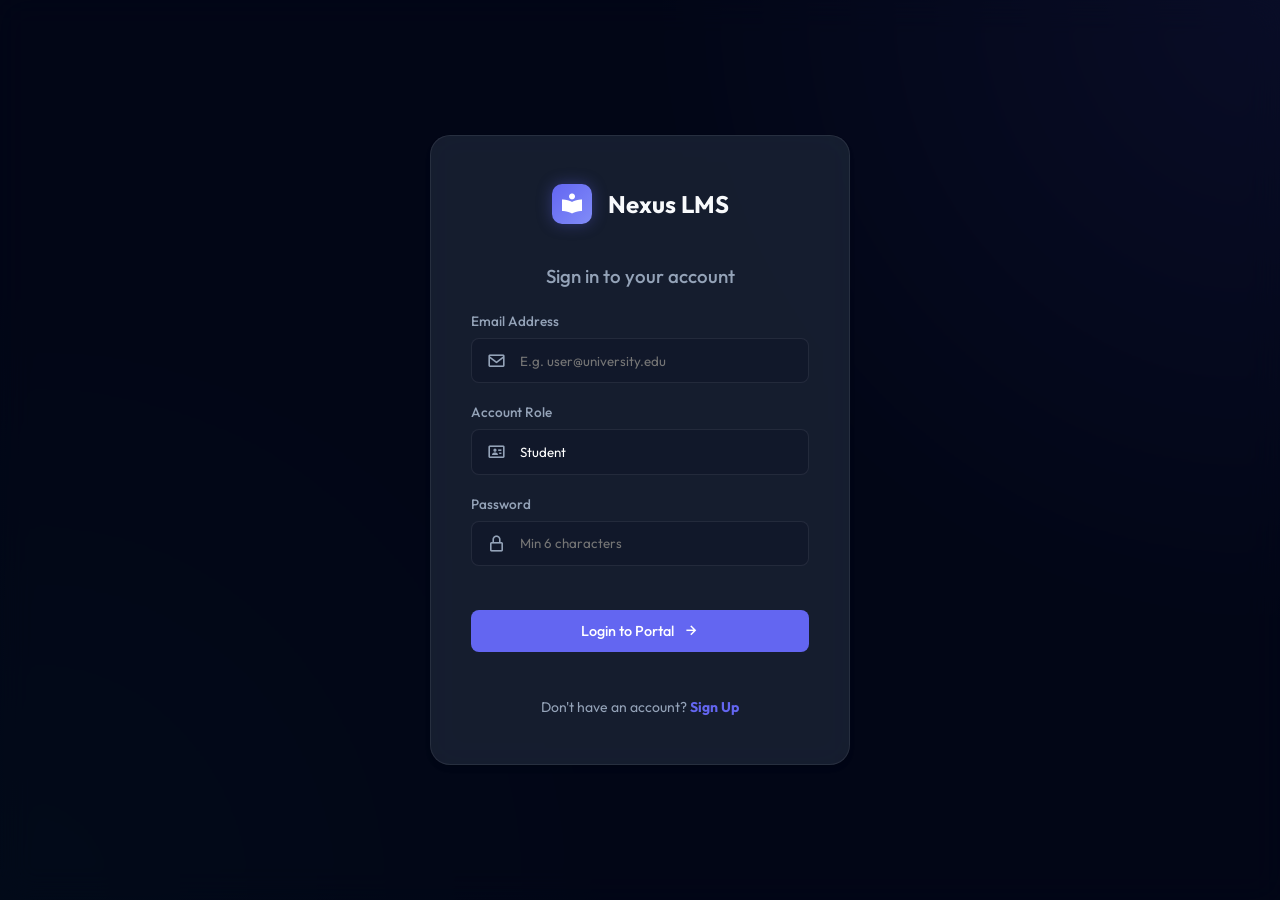
==== index.html @ 481875df "Second commit" ====
<!DOCTYPE html>
<html lang="en">
<head>
    <meta charset="UTF-8">
    <meta name="viewport" content="width=device-width, initial-scale=1.0">
    <title>Nexus - Premium Library Platform</title>
    <!-- Google Fonts -->
    <link rel="preconnect" href="https://fonts.googleapis.com">
    <link rel="preconnect" href="https://fonts.gstatic.com" crossorigin>
    <link href="https://fonts.googleapis.com/css2?family=Outfit:wght@300;400;500;600;700&display=swap" rel="stylesheet">
    <!-- Boxicons -->
    <link href='https://unpkg.com/boxicons@2.1.4/css/boxicons.min.css' rel='stylesheet'>
    <link rel="stylesheet" href="styles.css">
</head>
<body>

    <!-- Login Screen -->
    <div id="login-container" class="login-wrapper fade-in">
        <div class="glass-panel login-box">
            <div class="logo justify-center mb-2">
                <div class="logo-icon"><i class='bx bxs-book-reader'></i></div>
                <span class="text-main text-xl font-bold">Nexus LMS</span>
            </div>
            <h3 class="text-center mb-2 text-muted fw-500" id="auth-title">Sign in to your account</h3>
            <form id="login-form" class="custom-form">
                <div class="form-group">
                    <label>Email Address</label>
                    <div class="input-with-icon">
                        <i class='bx bx-envelope'></i>
                        <input type="email" id="login-email" placeholder="E.g. user@university.edu" required>
                    </div>
                </div>
                <!-- Only required for Sign Up but we show it dynamically -->
                <div class="form-group" id="name-group" style="display: none;">
                    <label>Full Name</label>
                    <div class="input-with-icon">
                        <i class='bx bx-user'></i>
                        <input type="text" id="login-name" placeholder="E.g. Alice Smith">
                    </div>
                </div>
                <div class="form-group">
                    <label>Account Role</label>
                    <div class="input-with-icon">
                        <i class='bx bx-id-card'></i>
                        <select id="login-role" class="styled-select" required>
                            <option value="student">Student</option>
                            <option value="faculty">Faculty</option>
                            <option value="manager">Library Manager</option>
                        </select>
                    </div>
                </div>
                <div class="form-group mb-2">
                    <label>Password</label>
                    <div class="input-with-icon">
                        <i class='bx bx-lock-alt'></i>
                        <input type="password" id="login-password" placeholder="Min 6 characters" required>
                    </div>
                </div>
                <p id="auth-error" class="text-red text-sm text-center" style="display: none;"></p>
                <button type="submit" class="btn btn-primary full-width shadow-glow" id="auth-submit-btn">Login to Portal <i class='bx bx-right-arrow-alt'></i></button>
                
                <div class="text-center mt-2">
                    <span class="text-muted text-sm">
                        <span id="auth-toggle-text">Don't have an account?</span> 
                        <a href="#" id="auth-toggle-link" class="text-blue font-bold" style="text-decoration: none;">Sign Up</a>
                    </span>
                </div>
            </form>
        </div>
    </div>


    <!-- Main Application UI -->
    <div id="app-container" class="app-container" style="display: none;">
        <!-- Sidebar Navigation -->
        <aside class="sidebar glass-panel">
            <div class="logo">
                <div class="logo-icon"><i class='bx bxs-book-reader'></i></div>
                <span>Nexus LMS</span>
            </div>
            <div class="nav-section">MAIN MENU</div>
            <ul class="nav-menu">
                <li class="nav-item active" data-target="dashboard">
                    <i class='bx bx-grid-alt'></i>
                    <span>Dashboard</span>
                </li>
                <li class="nav-item" data-target="books">
                    <i class='bx bx-book'></i>
                    <span>Books Catalog</span>
                </li>
                
                <!-- Only Student & Faculty See This -->
                <li class="nav-item role-member" data-target="my-books" style="display: none;">
                    <i class='bx bx-history'></i>
                    <span>My Borrowed History</span>
                </li>

                <!-- Only Library Manager Sees These -->
                <li class="nav-item role-manager" data-target="members">
                    <i class='bx bx-group'></i>
                    <span>Members Directory</span>
                </li>
                <li class="nav-item role-manager" data-target="transactions">
                    <i class='bx bx-transfer'></i>
                    <span>Issue & Return</span>
                </li>
            </ul>
            
            <div class="nav-section mt-auto">SETTINGS</div>
            <ul class="nav-menu">
                <li class="nav-item" onclick="location.reload()">
                    <i class='bx bx-log-out'></i>
                    <span>Logout</span>
                </li>
            </ul>
        </aside>

        <!-- Main Content Area -->
        <main class="main-content">
            <!-- Top Header -->
            <header class="top-header glass-panel">
                <div class="search-bar">
                    <i class='bx bx-search'></i>
                    <input type="text" placeholder="Search catalog, or enter ISBN...">
                </div>
                <div class="user-profile">
                    <div class="notification-btn">
                        <i class='bx bx-bell'></i>
                        <span class="badge pulse-anim">1</span>
                    </div>
                    <div class="avatar-group">
                        <img id="top-user-avatar" src="https://ui-avatars.com/api/?name=User&background=6366f1&color=fff&rounded=true&bold=true" alt="User" class="avatar">
                        <div class="user-info">
                            <span class="user-name" id="top-user-name">User Name</span>
                            <span class="user-role" id="top-user-role">Role</span>
                        </div>
                    </div>
                </div>
            </header>

            <!-- Dynamic Views Container -->
            <div class="content-wrapper">
                
                <!-- Dashboard Section -->
                <section id="dashboard" class="page-section active fade-in">
                    <div class="section-header">
                        <h2>System Dashboard</h2>
                        <p>Welcome back to your library portal.</p>
                    </div>
                    
                    <!-- LIBRARY MANAGER STATS -->
                    <div id="manager-stats">
                        <div class="stats-grid">
                            <div class="stat-card glass-panel">
                                <div class="stat-icon-wrapper blue">
                                    <i class='bx bx-book-content'></i>
                                </div>
                                <div class="stat-info">
                                    <h3>Total Collection</h3>
                                    <h2 class="counter">12,450</h2>
                                </div>
                            </div>
                            <div class="stat-card glass-panel">
                                <div class="stat-icon-wrapper green">
                                    <i class='bx bx-user-check'></i>
                                </div>
                                <div class="stat-info">
                                    <h3>Active Members</h3>
                                    <h2 class="counter">3,105</h2>
                                </div>
                            </div>
                            <div class="stat-card glass-panel">
                                <div class="stat-icon-wrapper purple">
                                    <i class='bx bx-loader-circle'></i>
                                </div>
                                <div class="stat-info">
                                    <h3>Books Issued</h3>
                                    <h2 class="counter">421</h2>
                                </div>
                            </div>
                            <div class="stat-card glass-panel border-warning">
                                <div class="stat-icon-wrapper red">
                                    <i class='bx bx-error'></i>
                                </div>
                                <div class="stat-info">
                                    <h3>Overdue Fines</h3>
                                    <h2>$145.50</h2>
                                </div>
                            </div>
                        </div>

                        <!-- Recent Activity Table -->
                        <div class="recent-activity glass-panel mt-2">
                            <div class="table-header">
                                <h3>Recent System Transactions</h3>
                                <button class="btn btn-outline text-sm">View All</button>
                            </div>
                            <div class="table-responsive">
                                <table class="data-table">
                                    <thead>
                                        <tr>
                                            <th>ID</th>
                                            <th>Book Details</th>
                                            <th>Borrower</th>
                                            <th>Date</th>
                                            <th>Status</th>
                                        </tr>
                                    </thead>
                                    <tbody>
                                        <tr>
                                            <td><span class="text-muted">#TX1440</span></td>
                                            <td><strong>The Martian</strong><br><span class="text-xs text-muted">Andy Weir</span></td>
                                            <td>Alice Smith</td>
                                            <td>Today, 10:45 AM</td>
                                            <td><span class="status-badge bg-blue">Issued</span></td>
                                        </tr>
                                        <tr>
                                            <td><span class="text-muted">#TX1439</span></td>
                                            <td><strong>Dune</strong><br><span class="text-xs text-muted">Frank Herbert</span></td>
                                            <td>Bob Johnson</td>
                                            <td>Today, 09:15 AM</td>
                                            <td><span class="status-badge bg-green">Returned</span></td>
                                        </tr>
                                        <tr>
                                            <td><span class="text-muted">#TX1402</span></td>
                                            <td><strong>Clean Code</strong><br><span class="text-xs text-muted">Robert C. Martin</span></td>
                                            <td>Charlie Davis</td>
                                            <td>Oct 10, 2023</td>
                                            <td><span class="status-badge bg-red">Overdue</span></td>
                                        </tr>
                                    </tbody>
                                </table>
                            </div>
                        </div>
                    </div>

                    <!-- STUDENT/FACULTY STATS -->
                    <div id="member-stats" style="display: none;">
                        <div class="stats-grid">
                            <div class="stat-card glass-panel">
                                <div class="stat-icon-wrapper blue">
                                    <i class='bx bx-book-reader'></i>
                                </div>
                                <div class="stat-info">
                                    <h3>Currently Borrowed</h3>
                                    <h2 class="counter">1 Book</h2>
                                </div>
                            </div>
                            <div class="stat-card glass-panel border-warning">
                                <div class="stat-icon-wrapper red">
                                    <i class='bx bx-error'></i>
                                </div>
                                <div class="stat-info">
                                    <h3>Pending Fines</h3>
                                    <h2>$0.00</h2>
                                </div>
                            </div>
                            <div class="stat-card glass-panel" style="grid-column: span 2;">
                                <div class="stat-info p-2">
                                    <h3 class="text-xl text-main font-bold">Welcome to Nexus LMS</h3>
                                    <p class="text-muted mt-2" style="font-size: 0.9rem;">
                                        Use the sidebar navigation to browse the book catalog. You can instantly reserve books online, and then collect them physically by showing your Campus ID at the checkout desk within 48 hours.
                                    </p>
                                </div>
                            </div>
                        </div>
                    </div>
                </section>

                <!-- Books Catalog Section -->
                <section id="books" class="page-section fade-in">
                    <div class="section-header flex-between">
                        <div>
                            <h2>Books Catalog</h2>
                            <p>Search library titles and monitor stock availability.</p>
                        </div>
                        <!-- Only Managers see Add New Book -->
                        <button class="btn btn-primary shadow-glow role-manager"><i class='bx bx-plus'></i> Add Title</button>
                    </div>
                    
                    <div class="glass-panel p-0">
                        <div class="table-responsive">
                            <table class="data-table" id="books-table">
                                <thead>
                                    <tr>
                                        <th>Book ID</th>
                                        <th>Title & Author</th>
                                        <th>Category</th>
                                        <th>Stock</th>
                                        <th>Status</th>
                                        <th>Actions</th>
                                    </tr>
                                </thead>
                                <tbody id="books-tbody">
                                    <!-- Injected via JS -->
                                </tbody>
                            </table>
                        </div>
                    </div>
                </section>
                
                <!-- My Borrowed History Section (Student/Faculty) -->
                <section id="my-books" class="page-section fade-in">
                    <div class="section-header">
                        <h2>My Borrowed History</h2>
                        <p>Track your active loans and past reading history.</p>
                    </div>
                    
                    <div class="glass-panel p-0">
                        <div class="table-responsive">
                            <table class="data-table">
                                <thead>
                                    <tr>
                                        <th>Book ID</th>
                                        <th>Title & Author</th>
                                        <th>Borrow Date</th>
                                        <th>Due Date</th>
                                        <th>Status</th>
                                    </tr>
                                </thead>
                                <tbody id="my-books-tbody">
                                    <!-- Injected via JS -->
                                </tbody>
                            </table>
                        </div>
                    </div>
                </section>

                <!-- Members Section (Manager Only) -->
                <section id="members" class="page-section fade-in">
                    <div class="section-header flex-between">
                        <div>
                            <h2>Member Directory</h2>
                            <p>Manage library users and monitor borrowing privileges.</p>
                        </div>
                        <button class="btn btn-primary shadow-glow"><i class='bx bx-user-plus'></i> New Member</button>
                    </div>
                    
                    <div class="glass-panel p-0">
                        <div class="table-responsive">
                            <table class="data-table" id="members-table">
                                <thead>
                                    <tr>
                                        <th>Member ID</th>
                                        <th>Profile</th>
                                        <th>Role</th>
                                        <th>Active Loans</th>
                                        <th>Status</th>
                                        <th>Actions</th>
                                    </tr>
                                </thead>
                                <tbody id="members-tbody">
                                    <!-- Injected via JS -->
                                </tbody>
                            </table>
                        </div>
                    </div>
                </section>

                <!-- Transactions Section (Manager Only) -->
                <section id="transactions" class="page-section fade-in">
                    <div class="section-header">
                        <h2>Issue & Return Operations</h2>
                        <p>Process desk checkouts, handle returns, and automatically compute fines.</p>
                    </div>
                    
                    <div class="transaction-grid">
                        <!-- Issue Card -->
                        <div class="glass-panel form-card">
                            <div class="card-title text-blue"><i class='bx bx-upload'></i> Issue a Book</div>
                            <form class="custom-form" id="issue-form">
                                <div class="form-group">
                                    <label>Library Member ID</label>
                                    <div class="input-with-icon">
                                        <i class='bx bx-user'></i>
                                        <input type="text" placeholder="Scan or enter user ID..." required>
                                    </div>
                                </div>
                                <div class="form-group">
                                    <label>Book Barcode / ISBN</label>
                                    <div class="input-with-icon">
                                        <i class='bx bx-barcode'></i>
                                        <input type="text" placeholder="Scan book barcode..." required>
                                    </div>
                                </div>
                                <div class="form-group">
                                    <label>Due Date</label>
                                    <div class="input-with-icon">
                                        <i class='bx bx-calendar'></i>
                                        <input type="date" required id="due-date-input">
                                    </div>
                                </div>
                                <button type="button" class="btn btn-primary full-width shadow-glow" onclick="alert('Book Issued successfully!')">Complete Issue</button>
                            </form>
                        </div>
                        
                        <!-- Return Card -->
                        <div class="glass-panel form-card">
                            <div class="card-title text-green"><i class='bx bx-download'></i> Process Return</div>
                            <form class="custom-form" id="return-form">
                                <div class="form-group">
                                    <label>Book Barcode / ISBN</label>
                                    <div class="input-with-icon">
                                        <i class='bx bx-barcode-reader'></i>
                                        <input type="text" placeholder="Scan book to return..." required>
                                    </div>
                                </div>
                                
                                <div class="fine-calculator glass-panel-inner">
                                    <div class="fine-row">
                                        <span class="text-muted"><i class='bx bx-info-circle'></i> Overdue Status</span>
                                        <span class="status-badge bg-gray">Not Checked</span>
                                    </div>
                                    <div class="fine-divider"></div>
                                    <div class="fine-row">
                                        <span>Estimated Fine</span>
                                        <span class="fine-amount text-green">$0.00</span>
                                    </div>
                                </div>
                                
                                <button type="button" class="btn btn-success full-width shadow-glow" onclick="alert('Book Returned successfully!')">Confirm Return</button>
                            </form>
                        </div>
                    </div>
                </section>

            </div>
        </main>
    </div>
    <script src="app.js"></script>
</body>
</html>
---- styles.css ----
/* =========================================
   NEXUS LMS - Modern Stylesheet (Vanilla CSS)
   ========================================= */

   :root {
    /* Color Palette - Dark Premium */
    --bg-base: #020617; /* Slate 950 */
    --bg-surface: #0f172a; /* Slate 900 */
    --bg-glass: rgba(30, 41, 59, 0.7); /* Slate 800 transparent */
    --bg-glass-hover: rgba(51, 65, 85, 0.8);
    
    /* Accents */
    --primary: #6366f1; /* Indigo 500 */
    --primary-hover: #4f46e5;
    --success: #10b981; /* Emerald 500 */
    --warning: #f59e0b; /* Amber 500 */
    --danger: #ef4444; /* Red 500 */
    
    /* Text */
    --text-main: #f8fafc; /* Slate 50 */
    --text-muted: #94a3b8; /* Slate 400 */
    
    /* Borders & Shadows */
    --border-glass: rgba(255, 255, 255, 0.08);
    --shadow-soft: 0 4px 6px -1px rgba(0, 0, 0, 0.1), 0 2px 4px -1px rgba(0, 0, 0, 0.06);
    --shadow-glow: 0 0 15px rgba(99, 102, 241, 0.35);
    
    /* Measurements */
    --sidebar-width: 280px;
    --header-height: 80px;
    --radius-md: 12px;
    --radius-lg: 20px;
}

* {
    margin: 0;
    padding: 0;
    box-sizing: border-box;
    font-family: 'Outfit', sans-serif;
}

body {
    background-color: var(--bg-base);
    color: var(--text-main);
    overflow-x: hidden;
    /* Subtle radial gradient background */
    background-image: radial-gradient(circle at top right, rgba(99, 102, 241, 0.15), transparent 40%),
                      radial-gradient(circle at bottom left, rgba(16, 185, 129, 0.05), transparent 40%);
    background-attachment: fixed;
}

/* ================== LOGIN CONTAINER ================== */
.login-wrapper {
    position: fixed;
    top: 0; left: 0; width: 100vw; height: 100vh;
    display: flex;
    align-items: center;
    justify-content: center;
    z-index: 1000;
    backdrop-filter: blur(16px);
    -webkit-backdrop-filter: blur(16px);
    background: rgba(2, 6, 23, 0.5);
}

.login-box {
    width: 420px;
    padding: 3rem 2.5rem;
    box-shadow: 0 25px 50px -12px rgba(0, 0, 0, 0.5), var(--shadow-glow);
}

.styled-select {
    width: 100%;
    background: rgba(15, 23, 42, 0.6);
    border: 1px solid var(--border-glass);
    color: #fff;
    padding: 0.85rem 1rem 0.85rem 3rem;
    border-radius: 8px;
    outline: none;
    transition: 0.3s;
    font-family: 'Outfit', sans-serif;
    appearance: none;
    -webkit-appearance: none;
    cursor: pointer;
}
.styled-select:focus { border-color: var(--primary); box-shadow: 0 0 0 2px rgba(99, 102, 241, 0.2); }
.styled-select option { background: var(--bg-surface); color: white; padding: 10px; }

/* ================== UTILITIES ================== */
.glass-panel {
    background: var(--bg-glass);
    backdrop-filter: blur(16px);
    -webkit-backdrop-filter: blur(16px);
    border: 1px solid var(--border-glass);
    border-radius: var(--radius-lg);
    box-shadow: var(--shadow-soft);
}

.glass-panel-inner {
    background: rgba(15, 23, 42, 0.6);
    border-radius: var(--radius-md);
    padding: 1rem;
    border: 1px solid rgba(0, 0, 0, 0.2);
}

.app-container { min-height: 100vh; }
.flex-between { display: flex; justify-content: space-between; align-items: center; }
.justify-center { display: flex; justify-content: center; align-items: center; }

.font-bold { font-weight: 700; }
.fw-500 { font-weight: 500; }
.text-center { text-align: center; }
.text-xl { font-size: 1.5rem; }
.text-main { color: var(--text-main); }
.text-muted { color: var(--text-muted); }
.text-xs { font-size: 0.75rem; }
.text-sm { font-size: 0.875rem; }
.text-blue { color: var(--primary); }
.text-green { color: var(--success); }
.text-red { color: var(--danger); }
.mb-2 { margin-bottom: 1.5rem; }
.mt-2 { margin-top: 1.5rem; }
.mt-auto { margin-top: auto; }
.p-0 { padding: 0 !important; }
.p-2 { padding: 1.5rem; }


/* ================== BUTTONS ================== */
.btn {
    padding: 0.75rem 1.5rem;
    border: none;
    border-radius: 8px;
    font-weight: 500;
    cursor: pointer;
    transition: all 0.3s ease;
    display: flex;
    align-items: center;
    gap: 0.5rem;
    font-size: 0.9rem;
}

.btn i { font-size: 1.1rem; }

.btn-primary {
    background: var(--primary);
    color: #fff;
}
.btn-primary:hover {
    background: var(--primary-hover);
    transform: translateY(-2px);
}

.btn-success {
    background: var(--success);
    color: #fff;
}
.btn-success:hover {
    background: #059669;
    transform: translateY(-2px);
}

.btn-outline {
    background: transparent;
    border: 1px solid var(--border-glass);
    color: var(--text-main);
}
.btn-outline:hover {
    background: rgba(255, 255, 255, 0.05);
}
.btn-outline:disabled { opacity: 0.5; cursor: not-allowed; }

.btn-icon {
    background: transparent;
    border: none;
    color: var(--text-muted);
    cursor: pointer;
    padding: 0.5rem;
    border-radius: 50%;
    transition: 0.2s;
}
.btn-icon:hover {
    background: rgba(255, 255, 255, 0.1);
    color: var(--text-main);
}
.btn-icon.text-red:hover { color: var(--danger); }

.full-width { width: 100%; justify-content: center; }
.shadow-glow:hover { box-shadow: var(--shadow-glow); }

/* ================== SIDEBAR ================== */
.sidebar {
    width: var(--sidebar-width);
    position: fixed;
    height: calc(100vh - 2rem);
    margin: 1rem;
    display: flex;
    flex-direction: column;
    padding: 1.5rem 1rem;
    z-index: 10;
}

.logo {
    display: flex;
    align-items: center;
    gap: 1rem;
    font-size: 1.5rem;
    font-weight: 700;
    color: #fff;
    margin-bottom: 2.5rem;
    padding: 0 0.5rem;
}

.logo-icon {
    background: linear-gradient(135deg, var(--primary), #818cf8);
    width: 40px;
    height: 40px;
    border-radius: 10px;
    display: flex;
    align-items: center;
    justify-content: center;
    box-shadow: var(--shadow-glow);
}

.nav-section {
    font-size: 0.75rem;
    font-weight: 600;
    color: var(--text-muted);
    letter-spacing: 0.05em;
    margin-bottom: 0.75rem;
    padding: 0 1rem;
}

.nav-menu {
    list-style: none;
    margin-bottom: 2rem;
}

.nav-item {
    display: flex;
    align-items: center;
    gap: 1rem;
    padding: 0.85rem 1rem;
    margin-bottom: 0.5rem;
    border-radius: 10px;
    cursor: pointer;
    color: var(--text-muted);
    font-weight: 500;
    transition: all 0.3s ease;
}

.nav-item i {
    font-size: 1.25rem;
    transition: 0.3s ease;
}

.nav-item:hover {
    background: var(--bg-glass-hover);
    color: var(--text-main);
}
.nav-item:hover i { transform: scale(1.1); }

.nav-item.active {
    background: rgba(99, 102, 241, 0.15);
    color: var(--primary);
    border-right: 3px solid var(--primary);
}

/* ================== MAIN CONTENT ================== */
.main-content {
    flex: 1;
    margin-left: calc(var(--sidebar-width) + 2rem);
    padding: 1rem 2rem 1rem 0;
    display: flex;
    flex-direction: column;
}

/* Header */
.top-header {
    height: var(--header-height);
    display: flex;
    justify-content: space-between;
    align-items: center;
    padding: 0 2rem;
    margin-bottom: 2rem;
}

.search-bar {
    display: flex;
    align-items: center;
    background: rgba(15, 23, 42, 0.5);
    border: 1px solid var(--border-glass);
    border-radius: 20px;
    padding: 0.5rem 1.25rem;
    width: 400px;
    transition: 0.3s ease;
}
.search-bar:focus-within {
    border-color: var(--primary);
    box-shadow: 0 0 0 2px rgba(99, 102, 241, 0.2);
}

.search-bar i { color: var(--text-muted); font-size: 1.2rem; }
.search-bar input {
    background: transparent;
    border: none;
    color: var(--text-main);
    padding: 0.5rem 1rem;
    width: 100%;
    outline: none;
}

.user-profile { display: flex; align-items: center; gap: 2rem; }

.notification-btn {
    position: relative;
    cursor: pointer;
    font-size: 1.5rem;
    color: var(--text-muted);
    transition: 0.3s;
}
.notification-btn:hover { color: var(--text-main); }
.badge {
    position: absolute;
    top: -2px;
    right: -4px;
    background: var(--primary);
    color: #fff;
    font-size: 0.65rem;
    font-weight: 700;
    height: 16px;
    width: 16px;
    border-radius: 50%;
    display: flex;
    align-items: center;
    justify-content: center;
}

.avatar-group { display: flex; align-items: center; gap: 1rem; cursor: pointer; }
.avatar { width: 44px; height: 44px; border-radius: 50%; border: 2px solid var(--border-glass); object-fit: cover; }
.user-info { display: flex; flex-direction: column; }
.user-name { font-weight: 600; font-size: 0.95rem; }
.user-role { font-size: 0.75rem; color: var(--text-muted); }

/* Page Sections */
.content-wrapper { flex: 1; }
.page-section { display: none; }
.page-section.active { display: block; }
.fade-in { animation: fadeIn 0.4s ease forwards; }

@keyframes fadeIn {
    from { opacity: 0; transform: translateY(10px); }
    to { opacity: 1; transform: translateY(0); }
}

.section-header { margin-bottom: 2rem; }
.section-header h2 { font-size: 1.75rem; font-weight: 600; margin-bottom: 0.25rem; }
.section-header p { color: var(--text-muted); font-size: 0.95rem; }

/* Dashboard Stats */
.stats-grid {
    display: grid;
    grid-template-columns: repeat(auto-fit, minmax(240px, 1fr));
    gap: 1.5rem;
    margin-bottom: 2rem;
}

.stat-card {
    padding: 1.5rem;
    display: flex;
    align-items: center;
    gap: 1.25rem;
    transition: transform 0.3s;
}
.stat-card:hover { transform: translateY(-5px); }

.border-warning { border-left: 3px solid var(--warning); }

.stat-icon-wrapper {
    width: 60px;
    height: 60px;
    border-radius: 15px;
    display: flex;
    align-items: center;
    justify-content: center;
    font-size: 1.75rem;
}
.stat-icon-wrapper.blue { background: rgba(99, 102, 241, 0.15); color: var(--primary); }
.stat-icon-wrapper.green { background: rgba(16, 185, 129, 0.15); color: var(--success); }
.stat-icon-wrapper.purple { background: rgba(168, 85, 247, 0.15); color: #a855f7; }
.stat-icon-wrapper.red { background: rgba(239, 68, 68, 0.15); color: var(--danger); }

.stat-info h3 { font-size: 0.85rem; color: var(--text-muted); font-weight: 500; margin-bottom: 0.25rem; }
.stat-info h2 { font-size: 1.75rem; font-weight: 700; color: var(--text-main); }

/* Tables */
.table-responsive { width: 100%; overflow-x: auto; padding: 0.5rem; }
.table-header { padding: 1.5rem 1.5rem 0.5rem; display: flex; justify-content: space-between; align-items: center; }

.data-table {
    width: 100%;
    border-collapse: collapse;
    text-align: left;
}
.data-table th {
    padding: 1rem 1.5rem;
    color: var(--text-muted);
    font-weight: 600;
    font-size: 0.85rem;
    text-transform: uppercase;
    letter-spacing: 0.05em;
    border-bottom: 1px solid var(--border-glass);
}
.data-table td {
    padding: 1rem 1.5rem;
    border-bottom: 1px solid rgba(255, 255, 255, 0.03);
    font-size: 0.95rem;
    vertical-align: middle;
}
.data-table tr:hover td { background: rgba(255, 255, 255, 0.02); }

/* Badges */
.status-badge {
    padding: 0.35rem 0.75rem;
    border-radius: 20px;
    font-size: 0.75rem;
    font-weight: 600;
    text-transform: uppercase;
}
.bg-blue { background: rgba(99, 102, 241, 0.15); color: #818cf8; border: 1px solid rgba(99, 102, 241, 0.3); }
.bg-green { background: rgba(16, 185, 129, 0.15); color: #34d399; border: 1px solid rgba(16, 185, 129, 0.3); }
.bg-red { background: rgba(239, 68, 68, 0.15); color: #f87171; border: 1px solid rgba(239, 68, 68, 0.3); }
.bg-gray { background: rgba(148, 163, 184, 0.15); color: #cbd5e1; border: 1px solid rgba(148, 163, 184, 0.3); }

/* Forms & Transactions */
.transaction-grid {
    display: grid;
    grid-template-columns: repeat(auto-fit, minmax(400px, 1fr));
    gap: 2rem;
}

.form-card { padding: 2rem; }
.card-title { font-size: 1.25rem; font-weight: 600; margin-bottom: 1.5rem; display: flex; align-items: center; gap: 0.5rem; }

.custom-form { display: flex; flex-direction: column; gap: 1.25rem; }
.form-group label { display: block; font-size: 0.85rem; color: var(--text-muted); margin-bottom: 0.5rem; font-weight: 500;}

.input-with-icon {
    position: relative;
    display: flex;
    align-items: center;
}
.input-with-icon i { position: absolute; left: 1rem; color: var(--text-muted); font-size: 1.2rem; }
.input-with-icon input {
    width: 100%;
    background: rgba(15, 23, 42, 0.6);
    border: 1px solid var(--border-glass);
    color: #fff;
    padding: 0.85rem 1rem 0.85rem 3rem;
    border-radius: 8px;
    outline: none;
    transition: 0.3s;
    font-family: 'Outfit', sans-serif;
}
.input-with-icon input:focus { border-color: var(--primary); box-shadow: 0 0 0 2px rgba(99, 102, 241, 0.2); }
.input-with-icon input[type="date"]::-webkit-calendar-picker-indicator { filter: invert(1); cursor: pointer; }

.fine-row { display: flex; justify-content: space-between; align-items: center; font-size: 0.95rem; font-weight: 500; }
.fine-divider { height: 1px; background: var(--border-glass); margin: 0.75rem 0; }
.fine-amount { font-size: 1.25rem; font-weight: 700; }

/* Micro-animations */
@keyframes pulse {
    0% { transform: scale(1); }
    50% { transform: scale(1.1); }
    100% { transform: scale(1); }
}
.pulse-anim { animation: pulse 2s infinite; }

/* Responsive adjustments */
@media (max-width: 1024px) {
    .transaction-grid { grid-template-columns: 1fr; }
}
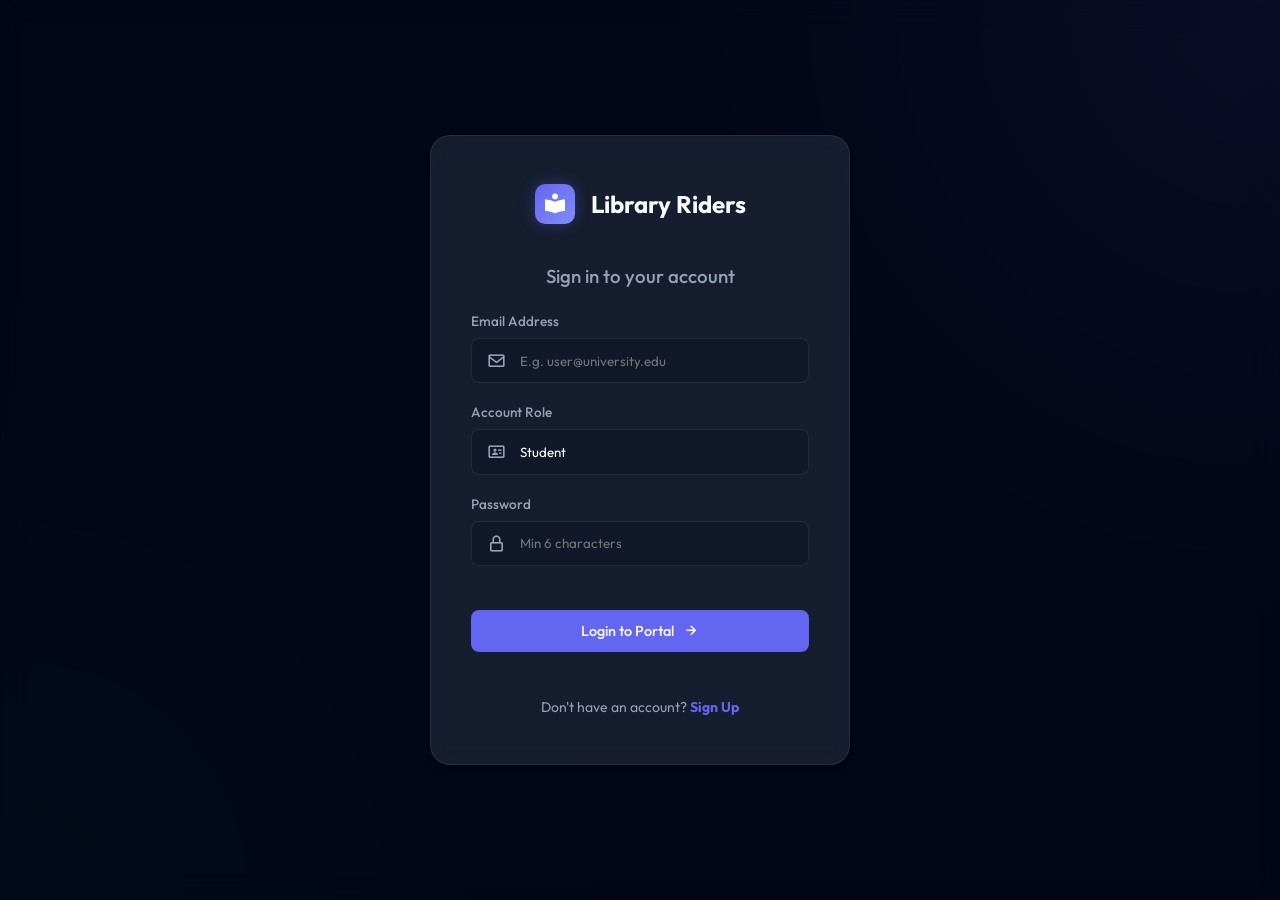
==== commit 57fea291: "commit 3" ====
--- a/index.html
+++ b/index.html
@@ -1,5 +1,6 @@
 <!DOCTYPE html>
 <html lang="en">
+
 <head>
     <meta charset="UTF-8">
     <meta name="viewport" content="width=device-width, initial-scale=1.0">
@@ -12,6 +13,7 @@
     <link href='https://unpkg.com/boxicons@2.1.4/css/boxicons.min.css' rel='stylesheet'>
     <link rel="stylesheet" href="styles.css">
 </head>
+
 <body>
 
     <!-- Login Screen -->
@@ -19,7 +21,7 @@
         <div class="glass-panel login-box">
             <div class="logo justify-center mb-2">
                 <div class="logo-icon"><i class='bx bxs-book-reader'></i></div>
-                <span class="text-main text-xl font-bold">Nexus LMS</span>
+                <span class="text-main text-xl font-bold">Library Riders</span>
             </div>
             <h3 class="text-center mb-2 text-muted fw-500" id="auth-title">Sign in to your account</h3>
             <form id="login-form" class="custom-form">
@@ -57,12 +59,14 @@
                     </div>
                 </div>
                 <p id="auth-error" class="text-red text-sm text-center" style="display: none;"></p>
-                <button type="submit" class="btn btn-primary full-width shadow-glow" id="auth-submit-btn">Login to Portal <i class='bx bx-right-arrow-alt'></i></button>
-                
+                <button type="submit" class="btn btn-primary full-width shadow-glow" id="auth-submit-btn">Login to
+                    Portal <i class='bx bx-right-arrow-alt'></i></button>
+
                 <div class="text-center mt-2">
                     <span class="text-muted text-sm">
-                        <span id="auth-toggle-text">Don't have an account?</span> 
-                        <a href="#" id="auth-toggle-link" class="text-blue font-bold" style="text-decoration: none;">Sign Up</a>
+                        <span id="auth-toggle-text">Don't have an account?</span>
+                        <a href="#" id="auth-toggle-link" class="text-blue font-bold"
+                            style="text-decoration: none;">Sign Up</a>
                     </span>
                 </div>
             </form>
@@ -88,7 +92,7 @@
                     <i class='bx bx-book'></i>
                     <span>Books Catalog</span>
                 </li>
-                
+
                 <!-- Only Student & Faculty See This -->
                 <li class="nav-item role-member" data-target="my-books" style="display: none;">
                     <i class='bx bx-history'></i>
@@ -105,7 +109,7 @@
                     <span>Issue & Return</span>
                 </li>
             </ul>
-            
+
             <div class="nav-section mt-auto">SETTINGS</div>
             <ul class="nav-menu">
                 <li class="nav-item" onclick="location.reload()">
@@ -124,12 +128,23 @@
                     <input type="text" placeholder="Search catalog, or enter ISBN...">
                 </div>
                 <div class="user-profile">
-                    <div class="notification-btn">
+                    <div class="notification-btn" id="notification-btn" style="position: relative;">
                         <i class='bx bx-bell'></i>
-                        <span class="badge pulse-anim">1</span>
+                        <span class="badge pulse-anim" id="notification-badge" style="display: none;">0</span>
+                        
+                        <!-- Notifications Dropdown -->
+                        <div id="notification-dropdown" class="glass-panel" style="display: none; position: absolute; top: 120%; right: -10px; width: 300px; padding: 1rem; z-index: 100;">
+                            <h4 style="margin-bottom: 0.5rem; padding-bottom: 0.5rem; border-bottom: 1px solid var(--border-glass);">Notifications</h4>
+                            <div id="notification-list" style="max-height: 250px; overflow-y: auto;">
+                                <!-- Notifications will be injected here -->
+                                <p class="text-sm text-muted text-center py-2" id="no-notifications-msg">No new notifications</p>
+                            </div>
+                        </div>
                     </div>
                     <div class="avatar-group">
-                        <img id="top-user-avatar" src="https://ui-avatars.com/api/?name=User&background=6366f1&color=fff&rounded=true&bold=true" alt="User" class="avatar">
+                        <img id="top-user-avatar"
+                            src="https://ui-avatars.com/api/?name=User&background=6366f1&color=fff&rounded=true&bold=true"
+                            alt="User" class="avatar">
                         <div class="user-info">
                             <span class="user-name" id="top-user-name">User Name</span>
                             <span class="user-role" id="top-user-role">Role</span>
@@ -140,14 +155,14 @@
 
             <!-- Dynamic Views Container -->
             <div class="content-wrapper">
-                
+
                 <!-- Dashboard Section -->
                 <section id="dashboard" class="page-section active fade-in">
                     <div class="section-header">
                         <h2>System Dashboard</h2>
                         <p>Welcome back to your library portal.</p>
                     </div>
-                    
+
                     <!-- LIBRARY MANAGER STATS -->
                     <div id="manager-stats">
                         <div class="stats-grid">
@@ -209,21 +224,24 @@
                                     <tbody>
                                         <tr>
                                             <td><span class="text-muted">#TX1440</span></td>
-                                            <td><strong>The Martian</strong><br><span class="text-xs text-muted">Andy Weir</span></td>
+                                            <td><strong>The Martian</strong><br><span class="text-xs text-muted">Andy
+                                                    Weir</span></td>
                                             <td>Alice Smith</td>
                                             <td>Today, 10:45 AM</td>
                                             <td><span class="status-badge bg-blue">Issued</span></td>
                                         </tr>
                                         <tr>
                                             <td><span class="text-muted">#TX1439</span></td>
-                                            <td><strong>Dune</strong><br><span class="text-xs text-muted">Frank Herbert</span></td>
+                                            <td><strong>Dune</strong><br><span class="text-xs text-muted">Frank
+                                                    Herbert</span></td>
                                             <td>Bob Johnson</td>
                                             <td>Today, 09:15 AM</td>
                                             <td><span class="status-badge bg-green">Returned</span></td>
                                         </tr>
                                         <tr>
                                             <td><span class="text-muted">#TX1402</span></td>
-                                            <td><strong>Clean Code</strong><br><span class="text-xs text-muted">Robert C. Martin</span></td>
+                                            <td><strong>Clean Code</strong><br><span class="text-xs text-muted">Robert
+                                                    C. Martin</span></td>
                                             <td>Charlie Davis</td>
                                             <td>Oct 10, 2023</td>
                                             <td><span class="status-badge bg-red">Overdue</span></td>
@@ -259,7 +277,9 @@
                                 <div class="stat-info p-2">
                                     <h3 class="text-xl text-main font-bold">Welcome to Nexus LMS</h3>
                                     <p class="text-muted mt-2" style="font-size: 0.9rem;">
-                                        Use the sidebar navigation to browse the book catalog. You can instantly reserve books online, and then collect them physically by showing your Campus ID at the checkout desk within 48 hours.
+                                        Use the sidebar navigation to browse the book catalog. You can instantly reserve
+                                        books online, and then collect them physically by showing your Campus ID at the
+                                        checkout desk within 48 hours.
                                     </p>
                                 </div>
                             </div>
@@ -275,9 +295,10 @@
                             <p>Search library titles and monitor stock availability.</p>
                         </div>
                         <!-- Only Managers see Add New Book -->
-                        <button class="btn btn-primary shadow-glow role-manager"><i class='bx bx-plus'></i> Add Title</button>
-                    </div>
-                    
+                        <button class="btn btn-primary shadow-glow role-manager"><i class='bx bx-plus'></i> Add
+                            Title</button>
+                    </div>
+
                     <div class="glass-panel p-0">
                         <div class="table-responsive">
                             <table class="data-table" id="books-table">
@@ -298,14 +319,14 @@
                         </div>
                     </div>
                 </section>
-                
+
                 <!-- My Borrowed History Section (Student/Faculty) -->
                 <section id="my-books" class="page-section fade-in">
                     <div class="section-header">
                         <h2>My Borrowed History</h2>
                         <p>Track your active loans and past reading history.</p>
                     </div>
-                    
+
                     <div class="glass-panel p-0">
                         <div class="table-responsive">
                             <table class="data-table">
@@ -316,6 +337,7 @@
                                         <th>Borrow Date</th>
                                         <th>Due Date</th>
                                         <th>Status</th>
+                                        <th>Actions</th>
                                     </tr>
                                 </thead>
                                 <tbody id="my-books-tbody">
@@ -335,7 +357,7 @@
                         </div>
                         <button class="btn btn-primary shadow-glow"><i class='bx bx-user-plus'></i> New Member</button>
                     </div>
-                    
+
                     <div class="glass-panel p-0">
                         <div class="table-responsive">
                             <table class="data-table" id="members-table">
@@ -363,7 +385,7 @@
                         <h2>Issue & Return Operations</h2>
                         <p>Process desk checkouts, handle returns, and automatically compute fines.</p>
                     </div>
-                    
+
                     <div class="transaction-grid">
                         <!-- Issue Card -->
                         <div class="glass-panel form-card">
@@ -390,10 +412,11 @@
                                         <input type="date" required id="due-date-input">
                                     </div>
                                 </div>
-                                <button type="button" class="btn btn-primary full-width shadow-glow" onclick="alert('Book Issued successfully!')">Complete Issue</button>
+                                <button type="button" class="btn btn-primary full-width shadow-glow"
+                                    onclick="alert('Book Issued successfully!')">Complete Issue</button>
                             </form>
                         </div>
-                        
+
                         <!-- Return Card -->
                         <div class="glass-panel form-card">
                             <div class="card-title text-green"><i class='bx bx-download'></i> Process Return</div>
@@ -405,7 +428,7 @@
                                         <input type="text" placeholder="Scan book to return..." required>
                                     </div>
                                 </div>
-                                
+
                                 <div class="fine-calculator glass-panel-inner">
                                     <div class="fine-row">
                                         <span class="text-muted"><i class='bx bx-info-circle'></i> Overdue Status</span>
@@ -417,8 +440,9 @@
                                         <span class="fine-amount text-green">$0.00</span>
                                     </div>
                                 </div>
-                                
-                                <button type="button" class="btn btn-success full-width shadow-glow" onclick="alert('Book Returned successfully!')">Confirm Return</button>
+
+                                <button type="button" class="btn btn-success full-width shadow-glow"
+                                    onclick="alert('Book Returned successfully!')">Confirm Return</button>
                             </form>
                         </div>
                     </div>
@@ -427,6 +451,56 @@
             </div>
         </main>
     </div>
+    <!-- Student Details Modal -->
+    <div id="student-details-modal" class="login-wrapper fade-in" style="display: none; z-index: 1100;">
+        <div class="glass-panel login-box" style="width: 480px;">
+            <div class="logo justify-center mb-2">
+                <div class="logo-icon"><i class='bx bxs-graduation'></i></div>
+                <span class="text-main text-xl font-bold">Student Profile</span>
+            </div>
+            <h3 class="text-center mb-2 text-muted fw-500">Please complete your profile to continue</h3>
+            <form id="student-details-form" class="custom-form">
+                <div class="form-group">
+                    <label>Registration Number</label>
+                    <div class="input-with-icon">
+                        <i class='bx bx-id-card'></i>
+                        <input type="text" id="student-reg-num" placeholder="E.g. REG12345" required>
+                    </div>
+                </div>
+                <div class="form-group">
+                    <label>Degree</label>
+                    <div class="input-with-icon">
+                        <i class='bx bx-book-bookmark'></i>
+                        <select id="student-degree" class="styled-select" required>
+                            <option value="" disabled selected>Select your degree</option>
+                            <option value="B.Tech">B.Tech</option>
+                            <option value="M.Tech">M.Tech</option>
+                            <option value="B.Sc">B.Sc</option>
+                            <option value="M.Sc">M.Sc</option>
+                            <option value="Ph.D">Ph.D</option>
+                        </select>
+                    </div>
+                </div>
+                <div class="form-group">
+                    <label>Branch / Department</label>
+                    <div class="input-with-icon">
+                        <i class='bx bx-git-branch'></i>
+                        <input type="text" id="student-branch" placeholder="E.g. Computer Science" required>
+                    </div>
+                </div>
+                <div class="form-group mb-2">
+                    <label>Batch Year</label>
+                    <div class="input-with-icon">
+                        <i class='bx bx-calendar'></i>
+                        <input type="number" id="student-batch" placeholder="E.g. 2024" min="2000" max="2100" required>
+                    </div>
+                </div>
+                <button type="submit" class="btn btn-primary full-width shadow-glow">Save Details <i class='bx bx-check'></i></button>
+            </form>
+        </div>
+    </div>
+
     <script src="app.js"></script>
 </body>
-</html>
+
+</html>
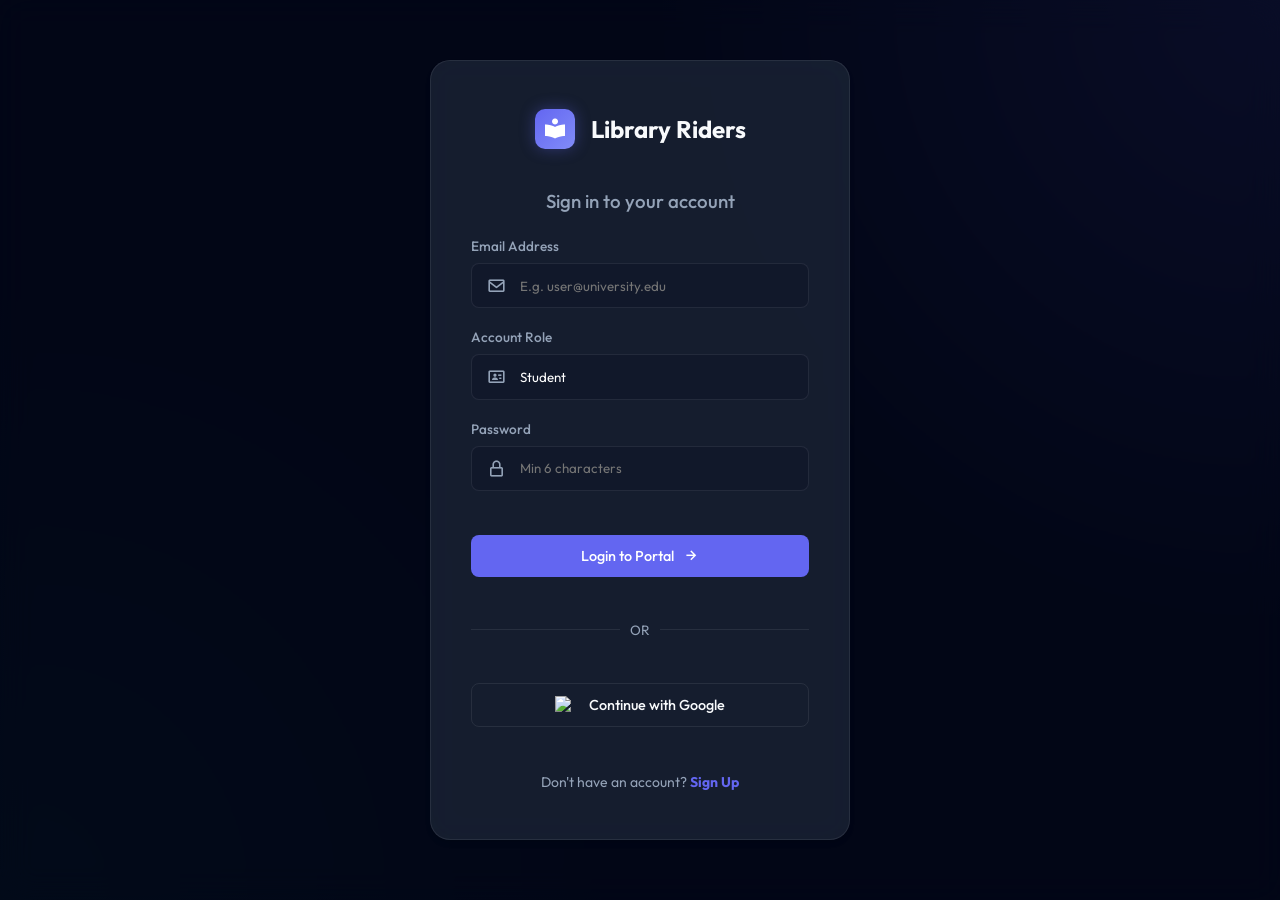
==== commit e6610280: "commit 4" ====
--- a/index.html
+++ b/index.html
@@ -4,7 +4,7 @@
 <head>
     <meta charset="UTF-8">
     <meta name="viewport" content="width=device-width, initial-scale=1.0">
-    <title>Nexus - Premium Library Platform</title>
+    <title>LibraryRiders - Premium Library Platform</title>
     <!-- Google Fonts -->
     <link rel="preconnect" href="https://fonts.googleapis.com">
     <link rel="preconnect" href="https://fonts.gstatic.com" crossorigin>
@@ -62,6 +62,19 @@
                 <button type="submit" class="btn btn-primary full-width shadow-glow" id="auth-submit-btn">Login to
                     Portal <i class='bx bx-right-arrow-alt'></i></button>
 
+                <!-- Social Login Divider -->
+                <div style="display: flex; align-items: center; text-align: center; margin: 1.5rem 0;">
+                    <hr style="flex: 1; border: none; border-top: 1px solid var(--border-glass);">
+                    <span style="padding: 0 10px; color: var(--text-muted); font-size: 0.85rem;">OR</span>
+                    <hr style="flex: 1; border: none; border-top: 1px solid var(--border-glass);">
+                </div>
+
+                <!-- Continue with Mail/Google Mock -->
+                <button type="button" class="btn btn-outline full-width" onclick="socialLoginMock()" style="justify-content: center;">
+                    <img src="https://upload.wikimedia.org/wikipedia/commons/c/c1/Google_%22G%22_logo.svg" alt="Google" style="width: 18px; height: 18px; margin-right: 8px;">
+                    Continue with Google
+                </button>
+
                 <div class="text-center mt-2">
                     <span class="text-muted text-sm">
                         <span id="auth-toggle-text">Don't have an account?</span>
@@ -80,7 +93,7 @@
         <aside class="sidebar glass-panel">
             <div class="logo">
                 <div class="logo-icon"><i class='bx bxs-book-reader'></i></div>
-                <span>Nexus LMS</span>
+                <span>LibraryRiders</span>
             </div>
             <div class="nav-section">MAIN MENU</div>
             <ul class="nav-menu">
@@ -131,17 +144,21 @@
                     <div class="notification-btn" id="notification-btn" style="position: relative;">
                         <i class='bx bx-bell'></i>
                         <span class="badge pulse-anim" id="notification-badge" style="display: none;">0</span>
-                        
+
                         <!-- Notifications Dropdown -->
-                        <div id="notification-dropdown" class="glass-panel" style="display: none; position: absolute; top: 120%; right: -10px; width: 300px; padding: 1rem; z-index: 100;">
-                            <h4 style="margin-bottom: 0.5rem; padding-bottom: 0.5rem; border-bottom: 1px solid var(--border-glass);">Notifications</h4>
+                        <div id="notification-dropdown" class="glass-panel"
+                            style="display: none; position: absolute; top: 120%; right: -10px; width: 300px; padding: 1rem; z-index: 100;">
+                            <h4
+                                style="margin-bottom: 0.5rem; padding-bottom: 0.5rem; border-bottom: 1px solid var(--border-glass);">
+                                Notifications</h4>
                             <div id="notification-list" style="max-height: 250px; overflow-y: auto;">
                                 <!-- Notifications will be injected here -->
-                                <p class="text-sm text-muted text-center py-2" id="no-notifications-msg">No new notifications</p>
-                            </div>
-                        </div>
-                    </div>
-                    <div class="avatar-group">
+                                <p class="text-sm text-muted text-center py-2" id="no-notifications-msg">No new
+                                    notifications</p>
+                            </div>
+                        </div>
+                    </div>
+                    <div class="avatar-group" id="profile-trigger" style="cursor: pointer;">
                         <img id="top-user-avatar"
                             src="https://ui-avatars.com/api/?name=User&background=6366f1&color=fff&rounded=true&bold=true"
                             alt="User" class="avatar">
@@ -149,6 +166,25 @@
                             <span class="user-name" id="top-user-name">User Name</span>
                             <span class="user-role" id="top-user-role">Role</span>
                         </div>
+                    </div>
+                    
+                    <!-- Profile Dropdown/Details -->
+                    <div id="profile-dropdown" class="glass-panel" style="display: none; position: absolute; top: 70px; right: 2rem; width: 280px; padding: 1.5rem; z-index: 100;">
+                        <div style="text-align: center; margin-bottom: 1rem;">
+                            <img id="dropdown-avatar" src="" alt="Avatar" style="width: 64px; height: 64px; border-radius: 50%; border: 2px solid var(--primary); margin-bottom: 0.5rem;">
+                            <h3 id="dropdown-name" style="font-size: 1.1rem; color: #fff;">Name</h3>
+                            <p id="dropdown-role" class="text-sm text-muted">Role</p>
+                        </div>
+                        <div style="border-top: 1px solid var(--border-glass); padding-top: 1rem;">
+                            <p class="text-sm"><i class='bx bx-envelope text-muted'></i> <span id="dropdown-email">email@nexus.edu</span></p>
+                            <div id="dropdown-student-details" style="display: none; margin-top: 0.75rem;">
+                                <p class="text-sm"><i class='bx bx-id-card text-muted'></i> <span id="dropdown-reg"></span></p>
+                                <p class="text-sm mt-2"><i class='bx bx-book-bookmark text-muted'></i> <span id="dropdown-degree"></span> (<span id="dropdown-branch"></span>)</p>
+                            </div>
+                        </div>
+                        <button class="btn btn-outline full-width mt-2 text-sm" onclick="location.reload()">
+                            <i class='bx bx-log-out'></i> Sign Out
+                        </button>
                     </div>
                 </div>
             </header>
@@ -217,35 +253,13 @@
                                             <th>ID</th>
                                             <th>Book Details</th>
                                             <th>Borrower</th>
-                                            <th>Date</th>
-                                            <th>Status</th>
+                                            <th>Due Date</th>
+                                            <th>Status / Fine</th>
+                                            <th>Action</th>
                                         </tr>
                                     </thead>
-                                    <tbody>
-                                        <tr>
-                                            <td><span class="text-muted">#TX1440</span></td>
-                                            <td><strong>The Martian</strong><br><span class="text-xs text-muted">Andy
-                                                    Weir</span></td>
-                                            <td>Alice Smith</td>
-                                            <td>Today, 10:45 AM</td>
-                                            <td><span class="status-badge bg-blue">Issued</span></td>
-                                        </tr>
-                                        <tr>
-                                            <td><span class="text-muted">#TX1439</span></td>
-                                            <td><strong>Dune</strong><br><span class="text-xs text-muted">Frank
-                                                    Herbert</span></td>
-                                            <td>Bob Johnson</td>
-                                            <td>Today, 09:15 AM</td>
-                                            <td><span class="status-badge bg-green">Returned</span></td>
-                                        </tr>
-                                        <tr>
-                                            <td><span class="text-muted">#TX1402</span></td>
-                                            <td><strong>Clean Code</strong><br><span class="text-xs text-muted">Robert
-                                                    C. Martin</span></td>
-                                            <td>Charlie Davis</td>
-                                            <td>Oct 10, 2023</td>
-                                            <td><span class="status-badge bg-red">Overdue</span></td>
-                                        </tr>
+                                    <tbody id="manager-transactions-tbody">
+                                        <!-- Computed in JS -->
                                     </tbody>
                                 </table>
                             </div>
@@ -294,9 +308,9 @@
                             <h2>Books Catalog</h2>
                             <p>Search library titles and monitor stock availability.</p>
                         </div>
-                        <!-- Only Managers see Add New Book -->
-                        <button class="btn btn-primary shadow-glow role-manager"><i class='bx bx-plus'></i> Add
-                            Title</button>
+                        <button class="btn btn-primary shadow-glow role-manager" onclick="document.getElementById('add-book-modal').style.display='flex'">
+                            <i class='bx bx-plus'></i> Add Title
+                        </button>
                     </div>
 
                     <div class="glass-panel p-0">
@@ -495,11 +509,63 @@
                         <input type="number" id="student-batch" placeholder="E.g. 2024" min="2000" max="2100" required>
                     </div>
                 </div>
-                <button type="submit" class="btn btn-primary full-width shadow-glow">Save Details <i class='bx bx-check'></i></button>
+                <button type="submit" class="btn btn-primary full-width shadow-glow">Save Details <i
+                        class='bx bx-check'></i></button>
             </form>
         </div>
     </div>
 
+    <!-- Manager Add Book Modal -->
+    <div id="add-book-modal" class="login-wrapper fade-in" style="display: none; z-index: 1100;">
+        <div class="glass-panel login-box" style="width: 480px;">
+            <div class="flex-between mb-2">
+                <div class="logo">
+                    <div class="logo-icon"><i class='bx bx-book-add'></i></div>
+                    <span class="text-main text-xl font-bold">Add New Title</span>
+                </div>
+                <i class='bx bx-x' style="font-size: 1.5rem; cursor: pointer; color: var(--text-muted);" onclick="document.getElementById('add-book-modal').style.display='none'"></i>
+            </div>
+            
+            <form id="add-book-form" class="custom-form">
+                <div class="form-group">
+                    <label>Book Title</label>
+                    <div class="input-with-icon">
+                        <i class='bx bx-text'></i>
+                        <input type="text" id="add-title" placeholder="E.g. Introduction to Algorithms" required>
+                    </div>
+                </div>
+                <div class="form-group">
+                    <label>Author</label>
+                    <div class="input-with-icon">
+                        <i class='bx bx-edit-alt'></i>
+                        <input type="text" id="add-author" placeholder="E.g. Thomas H. Cormen" required>
+                    </div>
+                </div>
+                <div class="form-group">
+                    <label>Category</label>
+                    <div class="input-with-icon">
+                        <i class='bx bx-category'></i>
+                        <select id="add-category" class="styled-select" required>
+                            <option value="Technology">Technology</option>
+                            <option value="Science">Science</option>
+                            <option value="History">History</option>
+                            <option value="Literature">Literature</option>
+                            <option value="Self-Help">Self-Help</option>
+                        </select>
+                    </div>
+                </div>
+                <div class="form-group mb-2">
+                    <label>Total Copies Stock</label>
+                    <div class="input-with-icon">
+                        <i class='bx bx-layer'></i>
+                        <input type="number" id="add-stock" placeholder="E.g. 5" min="1" max="100" required>
+                    </div>
+                </div>
+                <button type="submit" class="btn btn-success full-width shadow-glow">Add Book to Catalog <i class='bx bx-check'></i></button>
+            </form>
+        </div>
+    </div>
+
     <script src="app.js"></script>
 </body>
 
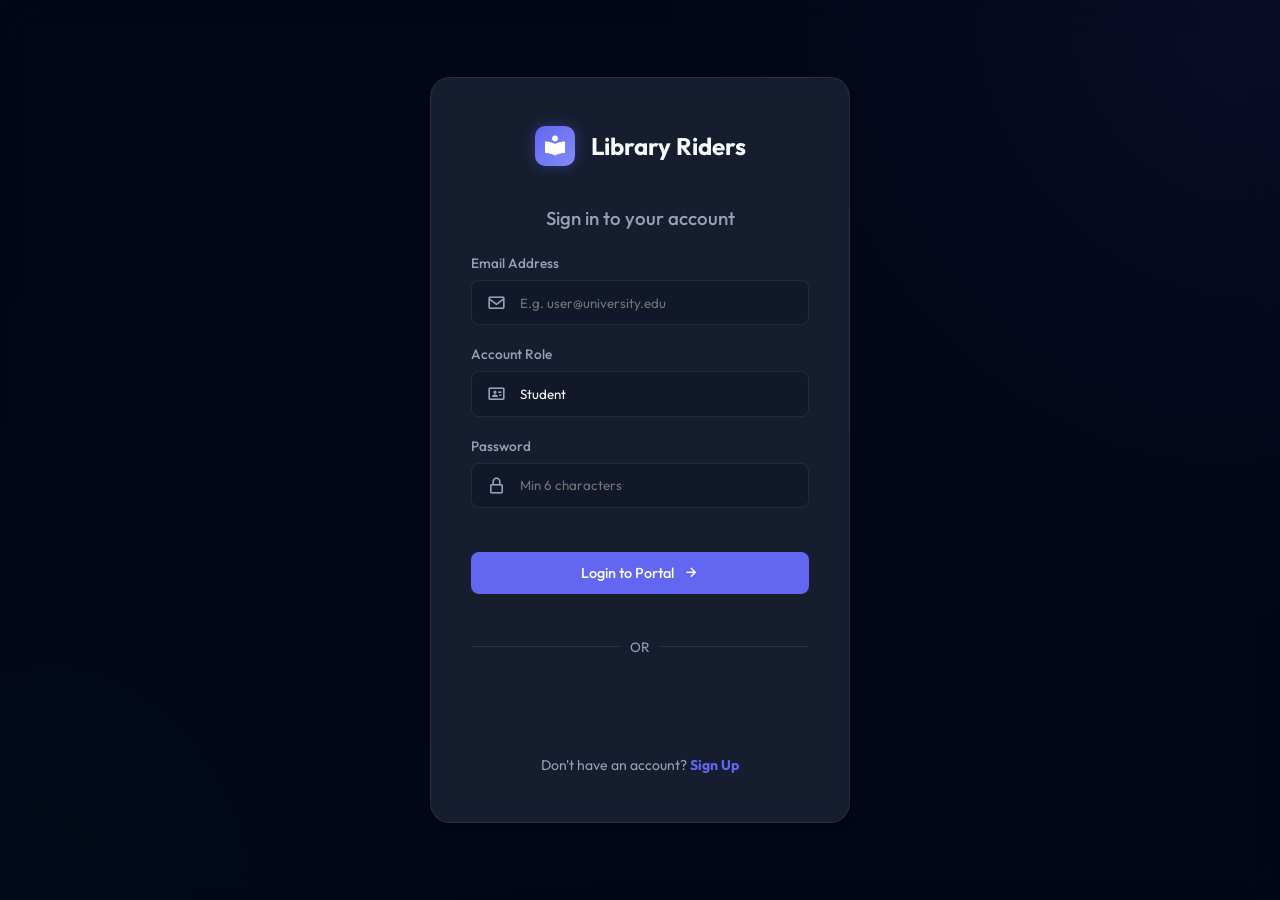
==== commit da3112c5: "committoday" ====
--- a/index.html
+++ b/index.html
@@ -12,6 +12,8 @@
     <!-- Boxicons -->
     <link href='https://unpkg.com/boxicons@2.1.4/css/boxicons.min.css' rel='stylesheet'>
     <link rel="stylesheet" href="styles.css">
+    <!-- Google Identity Services -->
+    <script src="https://accounts.google.com/gsi/client" async defer></script>
 </head>
 
 <body>
@@ -69,11 +71,8 @@
                     <hr style="flex: 1; border: none; border-top: 1px solid var(--border-glass);">
                 </div>
 
-                <!-- Continue with Mail/Google Mock -->
-                <button type="button" class="btn btn-outline full-width" onclick="socialLoginMock()" style="justify-content: center;">
-                    <img src="https://upload.wikimedia.org/wikipedia/commons/c/c1/Google_%22G%22_logo.svg" alt="Google" style="width: 18px; height: 18px; margin-right: 8px;">
-                    Continue with Google
-                </button>
+                <!-- Google Sign-In Button Container -->
+                <div id="google-signin-btn-container" style="display: flex; justify-content: center; margin-top: 10px;"></div>
 
                 <div class="text-center mt-2">
                     <span class="text-muted text-sm">
@@ -287,14 +286,22 @@
                                     <h2>$0.00</h2>
                                 </div>
                             </div>
-                            <div class="stat-card glass-panel" style="grid-column: span 2;">
-                                <div class="stat-info p-2">
-                                    <h3 class="text-xl text-main font-bold">Welcome to Nexus LMS</h3>
-                                    <p class="text-muted mt-2" style="font-size: 0.9rem;">
-                                        Use the sidebar navigation to browse the book catalog. You can instantly reserve
-                                        books online, and then collect them physically by showing your Campus ID at the
-                                        checkout desk within 48 hours.
+                            <div class="stat-card glass-panel" style="grid-column: span 2; background: linear-gradient(135deg, rgba(99, 102, 241, 0.15), rgba(168, 85, 247, 0.15)); border: 1px solid rgba(99, 102, 241, 0.3);">
+                                <div class="stat-info p-2" style="display: flex; flex-direction: column; justify-content: center; height: 100%;">
+                                    <div style="display: flex; align-items: center; gap: 0.75rem; margin-bottom: 0.5rem;">
+                                        <div class="stat-icon-wrapper" style="background: rgba(99, 102, 241, 0.2); color: var(--primary); width: 40px; height: 40px;">
+                                            <i class='bx bx-compass' style="font-size: 1.5rem;"></i>
+                                        </div>
+                                        <h3 class="text-xl text-main font-bold">Discover Your Next Great Read</h3>
+                                    </div>
+                                    <p class="text-muted" style="font-size: 0.95rem; line-height: 1.5; margin-bottom: 1rem;">
+                                        The Nexus Catalog has just been updated with new titles in Technology, Design, and Science Fiction. Jump in, reserve your copies online instantly, and bypass the checkout lines.
                                     </p>
+                                    <div>
+                                        <button class="btn btn-primary shadow-glow text-sm" onclick="document.querySelector('.nav-item[data-target=\'books\']').click()">
+                                            <i class='bx bx-search-alt'></i> Explore Catalog
+                                        </button>
+                                    </div>
                                 </div>
                             </div>
                         </div>
@@ -409,8 +416,9 @@
                                     <label>Library Member ID</label>
                                     <div class="input-with-icon">
                                         <i class='bx bx-user'></i>
-                                        <input type="text" placeholder="Scan or enter user ID..." required>
-                                    </div>
+                                        <input type="text" placeholder="E.g. Registration No." required>
+                                    </div>
+                                    <small style="display:block; margin-top:5px;" class="text-muted">Your member ID is your registration number.</small>
                                 </div>
                                 <div class="form-group">
                                     <label>Book Barcode / ISBN</label>
@@ -426,8 +434,7 @@
                                         <input type="date" required id="due-date-input">
                                     </div>
                                 </div>
-                                <button type="button" class="btn btn-primary full-width shadow-glow"
-                                    onclick="alert('Book Issued successfully!')">Complete Issue</button>
+                                <button type="submit" class="btn btn-primary full-width shadow-glow">Complete Issue</button>
                             </form>
                         </div>
 
@@ -439,8 +446,16 @@
                                     <label>Book Barcode / ISBN</label>
                                     <div class="input-with-icon">
                                         <i class='bx bx-barcode-reader'></i>
-                                        <input type="text" placeholder="Scan book to return..." required>
-                                    </div>
+                                        <input type="text" id="return-book-id" placeholder="Scan book to return..." required>
+                                    </div>
+                                </div>
+                                <div class="form-group">
+                                    <label>Library Member ID (Returning)</label>
+                                    <div class="input-with-icon">
+                                        <i class='bx bx-user-check'></i>
+                                        <input type="text" id="return-member-id" placeholder="E.g. Registration No." required>
+                                    </div>
+                                    <small style="display:block; margin-top:5px;" class="text-muted">Your member ID is your registration number.</small>
                                 </div>
 
                                 <div class="fine-calculator glass-panel-inner">
@@ -455,8 +470,7 @@
                                     </div>
                                 </div>
 
-                                <button type="button" class="btn btn-success full-width shadow-glow"
-                                    onclick="alert('Book Returned successfully!')">Confirm Return</button>
+                                <button type="submit" class="btn btn-success full-width shadow-glow">Confirm Return</button>
                             </form>
                         </div>
                     </div>
@@ -467,7 +481,8 @@
     </div>
     <!-- Student Details Modal -->
     <div id="student-details-modal" class="login-wrapper fade-in" style="display: none; z-index: 1100;">
-        <div class="glass-panel login-box" style="width: 480px;">
+        <div class="glass-panel login-box" style="width: 480px; position: relative;">
+            <i class='bx bx-x' style="position: absolute; top: 1rem; right: 1rem; font-size: 1.5rem; cursor: pointer; color: var(--text-muted);" onclick="document.getElementById('student-details-modal').style.display='none'"></i>
             <div class="logo justify-center mb-2">
                 <div class="logo-icon"><i class='bx bxs-graduation'></i></div>
                 <span class="text-main text-xl font-bold">Student Profile</span>
@@ -480,6 +495,7 @@
                         <i class='bx bx-id-card'></i>
                         <input type="text" id="student-reg-num" placeholder="E.g. REG12345" required>
                     </div>
+                    <small style="display:block; margin-top:5px;" class="text-muted">Your member ID is your registration number.</small>
                 </div>
                 <div class="form-group">
                     <label>Degree</label>
@@ -499,7 +515,16 @@
                     <label>Branch / Department</label>
                     <div class="input-with-icon">
                         <i class='bx bx-git-branch'></i>
-                        <input type="text" id="student-branch" placeholder="E.g. Computer Science" required>
+                        <select id="student-branch" class="styled-select" required>
+                            <option value="" disabled selected>Select your branch</option>
+                            <option value="Computer Science (CSE)">Computer Science (CSE)</option>
+                            <option value="Artificial Intelligence (AIML)">Artificial Intelligence (AIML)</option>
+                            <option value="Cybersecurity">Cybersecurity</option>
+                            <option value="Data Science">Data Science</option>
+                            <option value="Information Technology (IT)">Information Technology (IT)</option>
+                            <option value="Software Engineering">Software Engineering</option>
+                            <option value="Electronics (ECE)">Electronics (ECE)</option>
+                        </select>
                     </div>
                 </div>
                 <div class="form-group mb-2">
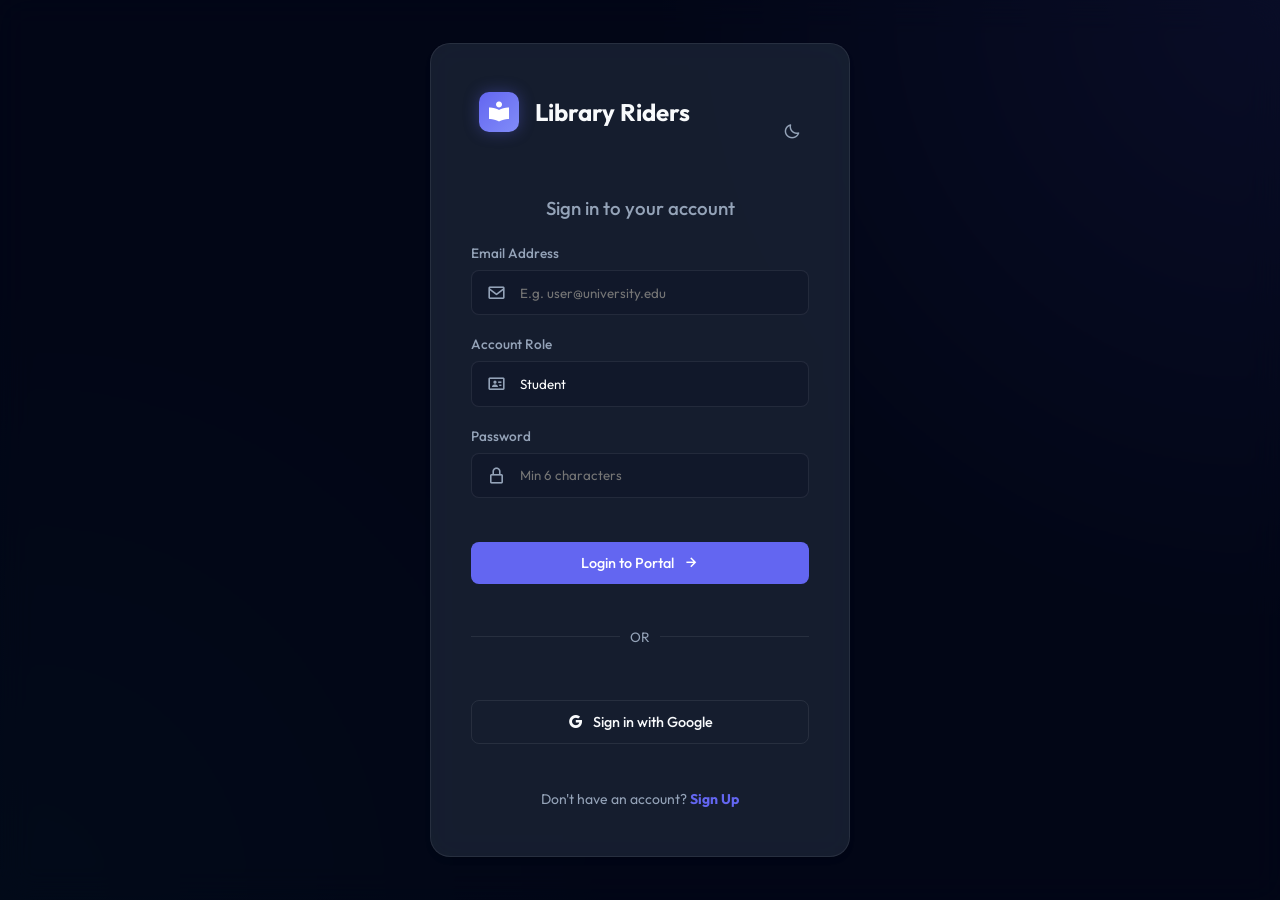
==== commit e37de831: "commit today" ====
--- a/index.html
+++ b/index.html
@@ -21,9 +21,14 @@
     <!-- Login Screen -->
     <div id="login-container" class="login-wrapper fade-in">
         <div class="glass-panel login-box">
-            <div class="logo justify-center mb-2">
-                <div class="logo-icon"><i class='bx bxs-book-reader'></i></div>
-                <span class="text-main text-xl font-bold">Library Riders</span>
+            <div class="flex-between mb-2">
+                <div class="logo">
+                    <div class="logo-icon"><i class='bx bxs-book-reader'></i></div>
+                    <span class="text-main text-xl font-bold">Library Riders</span>
+                </div>
+                <button id="login-theme-toggle-btn" class="btn btn-icon" title="Toggle theme">
+                    <i class='bx bx-moon'></i>
+                </button>
             </div>
             <h3 class="text-center mb-2 text-muted fw-500" id="auth-title">Sign in to your account</h3>
             <form id="login-form" class="custom-form">
@@ -140,6 +145,9 @@
                     <input type="text" placeholder="Search catalog, or enter ISBN...">
                 </div>
                 <div class="user-profile">
+                    <button id="theme-toggle-btn" class="btn btn-icon" title="Toggle theme" style="margin-right: 0.75rem;">
+                        <i class='bx bx-moon'></i>
+                    </button>
                     <div class="notification-btn" id="notification-btn" style="position: relative;">
                         <i class='bx bx-bell'></i>
                         <span class="badge pulse-anim" id="notification-badge" style="display: none;">0</span>
@@ -234,7 +242,7 @@
                                 </div>
                                 <div class="stat-info">
                                     <h3>Overdue Fines</h3>
-                                    <h2>$145.50</h2>
+                                    <h2 id="overdue-fines">$0.00</h2>
                                 </div>
                             </div>
                         </div>
@@ -263,6 +271,30 @@
                                 </table>
                             </div>
                         </div>
+
+                        <!-- Pending Reservations Table -->
+                        <div class="recent-activity glass-panel mt-2">
+                            <div class="table-header">
+                                <h3>Pending Book Reservations</h3>
+                                <button class="btn btn-outline text-sm">Refresh</button>
+                            </div>
+                            <div class="table-responsive">
+                                <table class="data-table">
+                                    <thead>
+                                        <tr>
+                                            <th>Book ID</th>
+                                            <th>Title & Author</th>
+                                            <th>Requester</th>
+                                            <th>Requested On</th>
+                                            <th>Action</th>
+                                        </tr>
+                                    </thead>
+                                    <tbody id="reservations-tbody">
+                                        <!-- Computed in JS -->
+                                    </tbody>
+                                </table>
+                            </div>
+                        </div>
                     </div>
 
                     <!-- STUDENT/FACULTY STATS -->
@@ -274,7 +306,7 @@
                                 </div>
                                 <div class="stat-info">
                                     <h3>Currently Borrowed</h3>
-                                    <h2 class="counter">1 Book</h2>
+                                    <h2 id="borrowed-count">0 Books</h2>
                                 </div>
                             </div>
                             <div class="stat-card glass-panel border-warning">
@@ -283,7 +315,7 @@
                                 </div>
                                 <div class="stat-info">
                                     <h3>Pending Fines</h3>
-                                    <h2>$0.00</h2>
+                                    <h2 id="pending-fines">$0.00</h2>
                                 </div>
                             </div>
                             <div class="stat-card glass-panel" style="grid-column: span 2; background: linear-gradient(135deg, rgba(99, 102, 241, 0.15), rgba(168, 85, 247, 0.15)); border: 1px solid rgba(99, 102, 241, 0.3);">
@@ -315,7 +347,7 @@
                             <h2>Books Catalog</h2>
                             <p>Search library titles and monitor stock availability.</p>
                         </div>
-                        <button class="btn btn-primary shadow-glow role-manager" onclick="document.getElementById('add-book-modal').style.display='flex'">
+                        <button class="btn btn-primary shadow-glow role-manager" onclick="openAddBookModal()">
                             <i class='bx bx-plus'></i> Add Title
                         </button>
                     </div>
@@ -546,12 +578,13 @@
             <div class="flex-between mb-2">
                 <div class="logo">
                     <div class="logo-icon"><i class='bx bx-book-add'></i></div>
-                    <span class="text-main text-xl font-bold">Add New Title</span>
+                    <span id="modal-title" class="text-main text-xl font-bold">Add New Title</span>
                 </div>
                 <i class='bx bx-x' style="font-size: 1.5rem; cursor: pointer; color: var(--text-muted);" onclick="document.getElementById('add-book-modal').style.display='none'"></i>
             </div>
             
             <form id="add-book-form" class="custom-form">
+                <input type="hidden" id="edit-book-id">
                 <div class="form-group">
                     <label>Book Title</label>
                     <div class="input-with-icon">
@@ -580,13 +613,20 @@
                     </div>
                 </div>
                 <div class="form-group mb-2">
-                    <label>Total Copies Stock</label>
+                    <label>Total Copies</label>
                     <div class="input-with-icon">
                         <i class='bx bx-layer'></i>
-                        <input type="number" id="add-stock" placeholder="E.g. 5" min="1" max="100" required>
-                    </div>
-                </div>
-                <button type="submit" class="btn btn-success full-width shadow-glow">Add Book to Catalog <i class='bx bx-check'></i></button>
+                        <input type="number" id="add-total" placeholder="E.g. 5" min="1" max="5000" required>
+                    </div>
+                </div>
+                <div class="form-group mb-2">
+                    <label>Current Stock</label>
+                    <div class="input-with-icon">
+                        <i class='bx bx-package'></i>
+                        <input type="number" id="add-stock" placeholder="E.g. 3" min="0" max="5000" required>
+                    </div>
+                </div>
+                <button type="submit" id="modal-button" class="btn btn-success full-width shadow-glow">Add Book to Catalog <i class='bx bx-check'></i></button>
             </form>
         </div>
     </div>
--- a/styles.css
+++ b/styles.css
@@ -32,6 +32,35 @@
     --radius-lg: 20px;
 }
 
+/* Light mode variables */
+:root.light-mode {
+    --bg-base: #f6f8ff;
+    --bg-surface: #ffffff;
+    --bg-glass: rgba(255, 255, 255, 0.75);
+    --bg-glass-hover: rgba(255, 255, 255, 0.85);
+
+    --primary: #4f46e5;
+    --primary-hover: #4338ca;
+    --success: #16a34a;
+    --warning: #d97706;
+    --danger: #b91c1c;
+
+    --text-main: #0f172a;
+    --text-muted: #475569;
+
+    --border-glass: rgba(15, 23, 42, 0.1);
+    --shadow-soft: 0 8px 20px -12px rgba(15, 23, 42, 0.2), 0 6px 12px -10px rgba(15, 23, 42, 0.15);
+    --shadow-glow: 0 0 16px rgba(79, 70, 229, 0.35);
+}
+
+/* Smooth transitions for theme changes */
+html {
+    transition: background-color 0.25s ease, color 0.25s ease;
+}
+body, .glass-panel, .login-box, .sidebar, .top-header, .data-table {
+    transition: background-color 0.25s ease, border-color 0.25s ease, color 0.25s ease;
+}
+
 * {
     margin: 0;
     padding: 0;
@@ -428,6 +457,7 @@
 .bg-blue { background: rgba(99, 102, 241, 0.15); color: #818cf8; border: 1px solid rgba(99, 102, 241, 0.3); }
 .bg-green { background: rgba(16, 185, 129, 0.15); color: #34d399; border: 1px solid rgba(16, 185, 129, 0.3); }
 .bg-red { background: rgba(239, 68, 68, 0.15); color: #f87171; border: 1px solid rgba(239, 68, 68, 0.3); }
+.bg-warning { background: rgba(245, 158, 11, 0.15); color: #fbbf24; border: 1px solid rgba(245, 158, 11, 0.3); }
 .bg-gray { background: rgba(148, 163, 184, 0.15); color: #cbd5e1; border: 1px solid rgba(148, 163, 184, 0.3); }
 
 /* Forms & Transactions */
